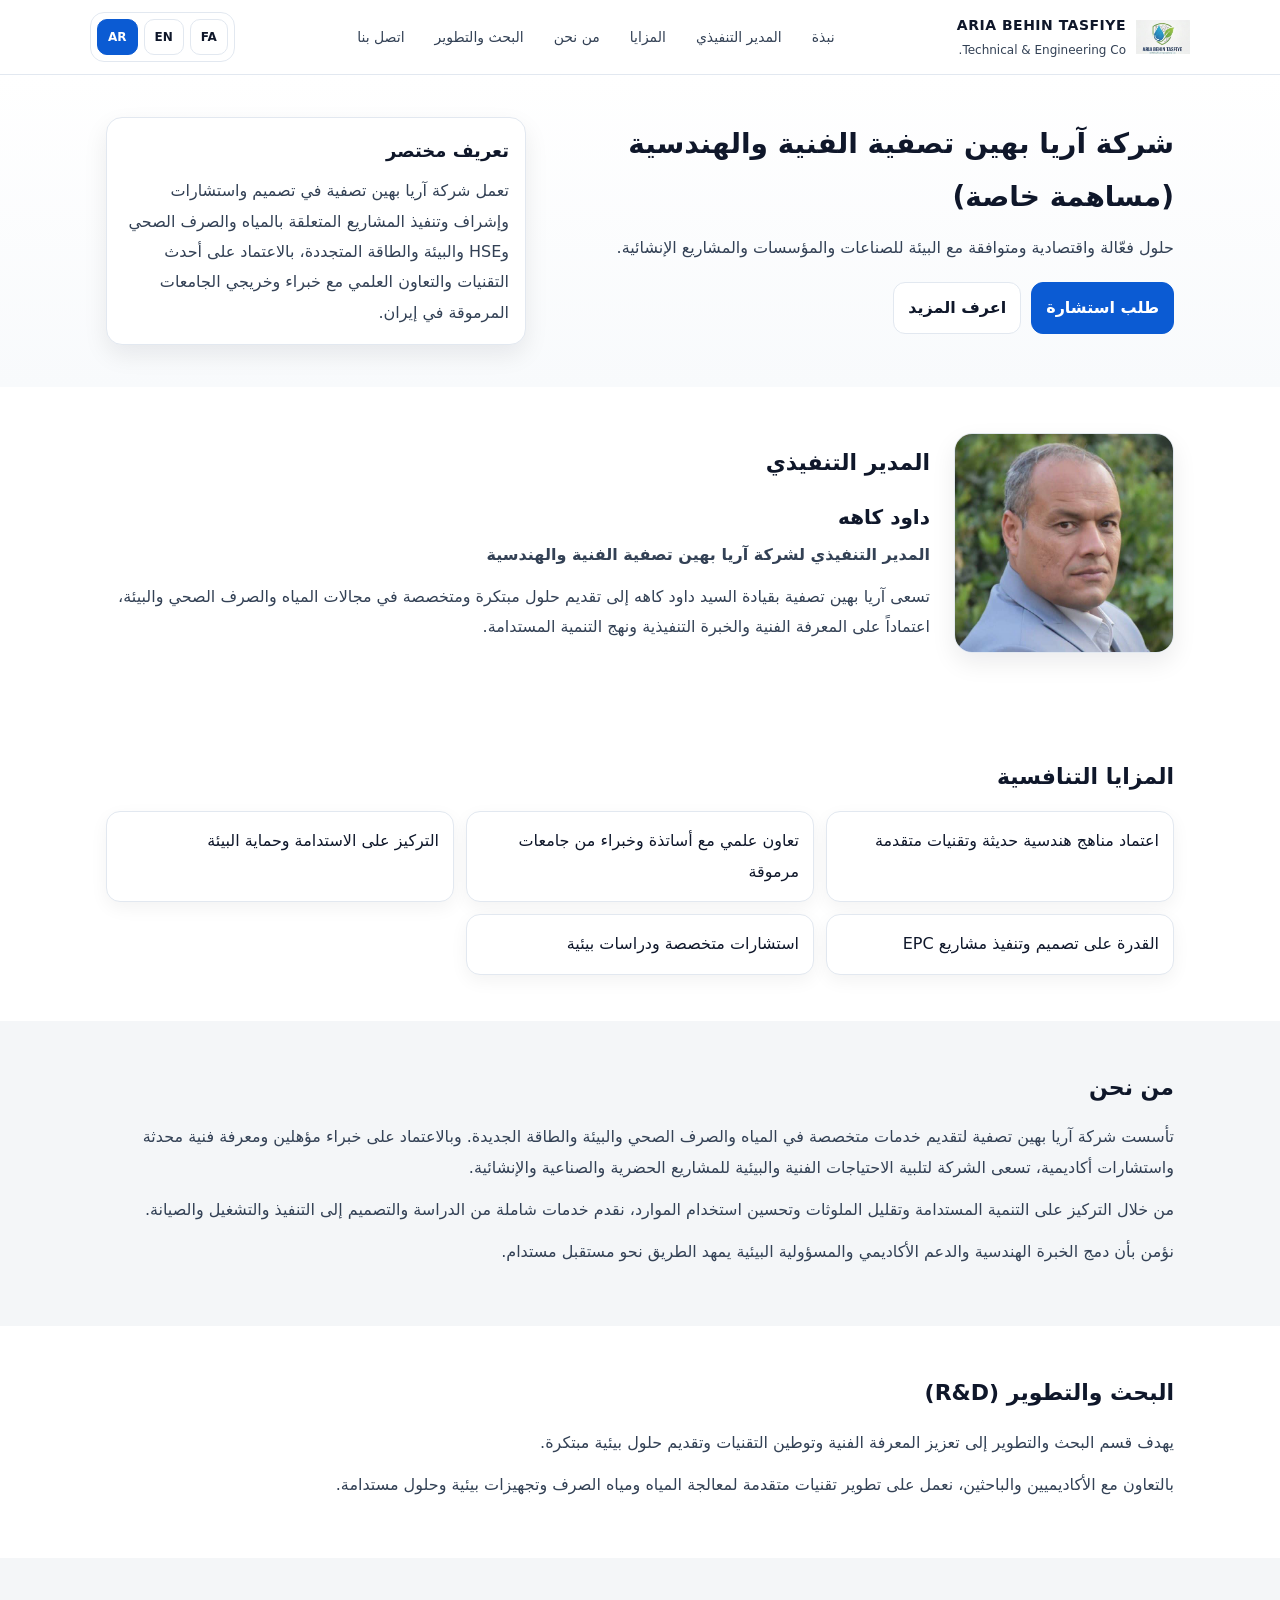
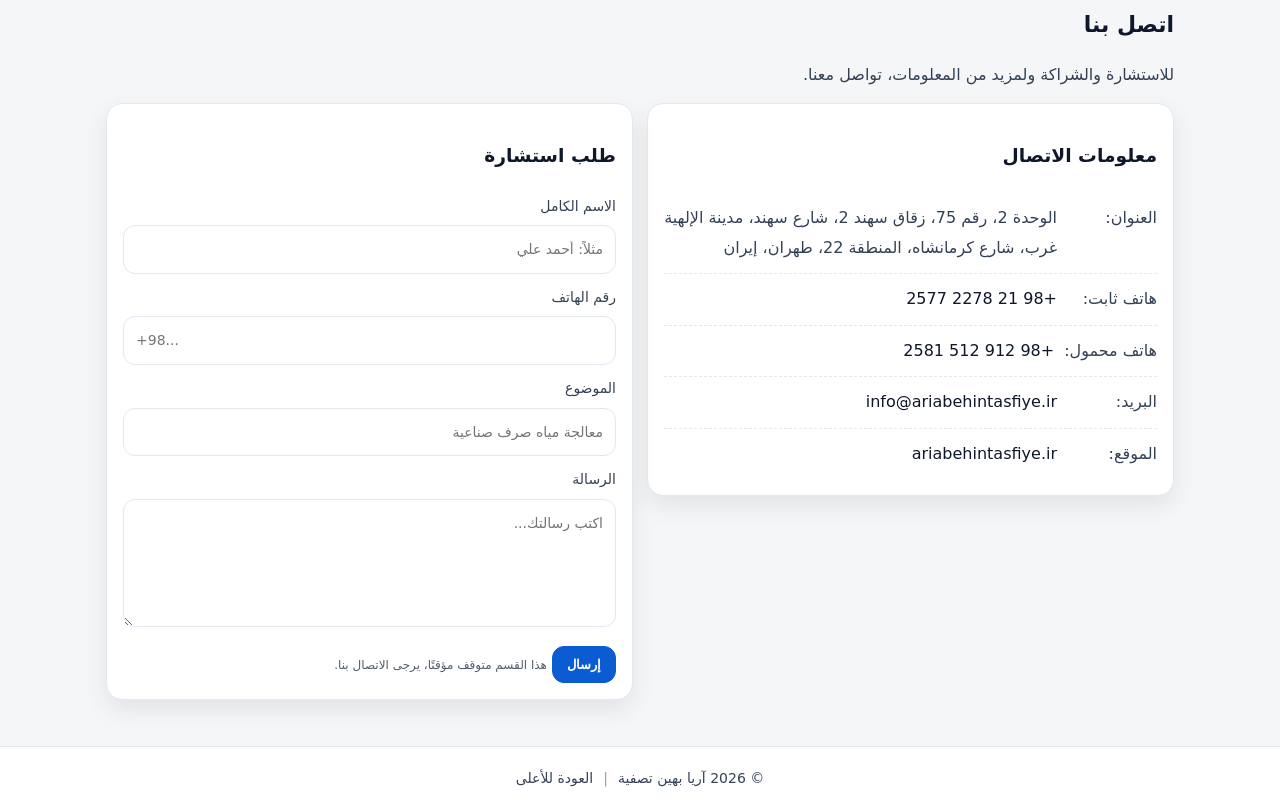
==== ar/index.html @ f5057a3d "Add files via upload" ====
<!doctype html>
<html lang="ar" dir="rtl">
<head>
  <meta charset="utf-8" />
  <meta name="viewport" content="width=device-width,initial-scale=1" />
  <title>آريا بهين تصفية | شركة فنية وهندسية</title>
  <meta name="description" content="تصميم واستشارات وإشراف وتنفيذ مشاريع المياه والصرف الصحي وHSE والبيئة والطاقة المتجددة." />

  <link rel="alternate" hreflang="fa" href="https://ariabehintasfiye.ir/" />
  <link rel="alternate" hreflang="en" href="https://ariabehintasfiye.ir/en/" />
  <link rel="alternate" hreflang="ar" href="https://ariabehintasfiye.ir/ar/" />
  <link rel="alternate" hreflang="x-default" href="https://ariabehintasfiye.ir/" />

  <link rel="stylesheet" href="/assets/css/style.css" />
</head>

<body>
  <header class="header">
    <div class="container header__inner">
      <a class="brand" href="#top" aria-label="آريا بهين تصفية">
        <img src="/assets/img/logo.jpg" alt="Aria Behin Tasfiye Logo" class="brand__logo" />
        <div class="brand__text">
          <strong>ARIA BEHIN TASFIYE</strong>
          <span>Technical & Engineering Co.</span>
        </div>
      </a>

      <nav class="nav" aria-label="التنقل">
        <a href="#intro">نبذة</a>
        <a href="#ceo">المدير التنفيذي</a>
        <a href="#advantages">المزايا</a>
        <a href="#about">من نحن</a>
        <a href="#rnd">البحث والتطوير</a>
        <a href="#contact">اتصل بنا</a>
      </nav>

      <div class="lang-links" aria-label="اللغة">
        <a class="lang-link" href="/">FA</a>
        <a class="lang-link" href="/en/">EN</a>
        <a class="lang-link is-active" href="/ar/">AR</a>
      </div>
    </div>
  </header>

  <main id="top">
    <section class="hero">
      <div class="container hero__inner">
        <div class="hero__content">
          <h1>شركة آريا بهين تصفية الفنية والهندسية (مساهمة خاصة)</h1>
          <p>حلول فعّالة واقتصادية ومتوافقة مع البيئة للصناعات والمؤسسات والمشاريع الإنشائية.</p>
          <div class="hero__cta">
            <a class="btn btn--primary" href="#contact">طلب استشارة</a>
            <a class="btn btn--ghost" href="#about">اعرف المزيد</a>
          </div>
        </div>

        <div class="hero__card">
          <h2 id="intro">تعريف مختصر</h2>
          <p>
            تعمل شركة آريا بهين تصفية في تصميم واستشارات وإشراف وتنفيذ المشاريع المتعلقة بالمياه والصرف الصحي وHSE والبيئة والطاقة المتجددة،
            بالاعتماد على أحدث التقنيات والتعاون العلمي مع خبراء وخريجي الجامعات المرموقة في إيران.
          </p>
        </div>
      </div>
    </section>

    <section class="section" id="ceo">
      <div class="container ceo">
        <div class="ceo__image">
          <img src="/assets/img/ceo-davood-kaheh.jpg" alt="داود كاهه - المدير التنفيذي">
        </div>

        <div class="ceo__content">
          <h2>المدير التنفيذي</h2>
          <h3>داود كاهه</h3>
          <p class="ceo__title">المدير التنفيذي لشركة آريا بهين تصفية الفنية والهندسية</p>
          <p>
            تسعى آريا بهين تصفية بقيادة السيد داود كاهه إلى تقديم حلول مبتكرة ومتخصصة في مجالات المياه والصرف الصحي والبيئة،
            اعتماداً على المعرفة الفنية والخبرة التنفيذية ونهج التنمية المستدامة.
          </p>
        </div>
      </div>
    </section>

    <section class="section" id="advantages">
      <div class="container">
        <h2>المزايا التنافسية</h2>
        <div class="grid">
          <div class="tile">اعتماد مناهج هندسية حديثة وتقنيات متقدمة</div>
          <div class="tile">تعاون علمي مع أساتذة وخبراء من جامعات مرموقة</div>
          <div class="tile">التركيز على الاستدامة وحماية البيئة</div>
          <div class="tile">القدرة على تصميم وتنفيذ مشاريع EPC</div>
          <div class="tile">استشارات متخصصة ودراسات بيئية</div>
        </div>
      </div>
    </section>

    <section class="section section--muted" id="about">
      <div class="container">
        <h2>من نحن</h2>
        <p>
          تأسست شركة آريا بهين تصفية لتقديم خدمات متخصصة في المياه والصرف الصحي والبيئة والطاقة الجديدة. وبالاعتماد على خبراء مؤهلين ومعرفة فنية محدثة واستشارات أكاديمية،
          تسعى الشركة لتلبية الاحتياجات الفنية والبيئية للمشاريع الحضرية والصناعية والإنشائية.
        </p>
        <p>
          من خلال التركيز على التنمية المستدامة وتقليل الملوثات وتحسين استخدام الموارد، نقدم خدمات شاملة من الدراسة والتصميم إلى التنفيذ والتشغيل والصيانة.
        </p>
        <p>
          نؤمن بأن دمج الخبرة الهندسية والدعم الأكاديمي والمسؤولية البيئية يمهد الطريق نحو مستقبل مستدام.
        </p>
      </div>
    </section>

    <section class="section" id="rnd">
      <div class="container">
        <h2>البحث والتطوير (R&amp;D)</h2>
        <p>يهدف قسم البحث والتطوير إلى تعزيز المعرفة الفنية وتوطين التقنيات وتقديم حلول بيئية مبتكرة.</p>
        <p>بالتعاون مع الأكاديميين والباحثين، نعمل على تطوير تقنيات متقدمة لمعالجة المياه ومياه الصرف وتجهيزات بيئية وحلول مستدامة.</p>
      </div>
    </section>

    <section class="section section--muted" id="contact">
      <div class="container">
        <h2>اتصل بنا</h2>
        <p>للاستشارة والشراكة ولمزيد من المعلومات، تواصل معنا.</p>

        <div class="contact">
          <div class="contact__box">
            <h3>معلومات الاتصال</h3>
            <ul class="contact__list">
              <li><span>العنوان:</span><em>الوحدة 2، رقم 75، زقاق سهند 2، شارع سهند، مدينة الإلهية غرب، شارع كرمانشاه، المنطقة 22، طهران، إيران</em></li>
              <li><span>هاتف ثابت:</span><a href="tel:+982122782577">+98 21 2278 2577</a></li>
              <li><span>هاتف محمول:</span><a href="tel:+989125122581">+98 912 512 2581</a></li>
              <li><span>البريد:</span><a href="mailto:info@ariabehintasfiye.ir">info@ariabehintasfiye.ir</a></li>
              <li><span>الموقع:</span><a href="https://ariabehintasfiye.ir">ariabehintasfiye.ir</a></li>
            </ul>
          </div>

          <form class="contact__box" onsubmit="return false;">
            <h3>طلب استشارة</h3>
            <label>الاسم الكامل <input type="text" placeholder="مثلاً: أحمد علي" disabled></label>
            <label>رقم الهاتف <input type="tel" placeholder="+98..." disabled></label>
            <label>الموضوع <input type="text" placeholder="معالجة مياه صرف صناعية" disabled></label>
            <label>الرسالة <textarea rows="4" placeholder="اكتب رسالتك..." disabled></textarea></label>
            <button class="btn btn--primary" type="button" onclick="alert('هذا القسم متوقف مؤقتًا، يرجى الاتصال بنا.')">إرسال</button>
            <small class="hint">هذا القسم متوقف مؤقتًا، يرجى الاتصال بنا.</small>
          </form>
        </div>
      </div>
    </section>
  </main>

  <footer class="footer">
    <div class="container footer__inner">
      <span>© <span id="y"></span> آريا بهين تصفية</span>
      <span class="footer__sep">|</span>
      <a href="#top">العودة للأعلى</a>
    </div>
  </footer>

  <script src="/assets/js/main.js"></script>
</body>
</html>
---- assets/css/style.css ----
:root{
  --bg:#ffffff;
  --muted:#f4f6f8;
  --text:#0f172a;
  --sub:#334155;
  --brand:#0b5bd3;
  --border:#e2e8f0;
  --shadow: 0 10px 25px rgba(2,6,23,.08);
}

*{box-sizing:border-box}
html,body{margin:0;padding:0}
body{
  font-family: system-ui, -apple-system, "Segoe UI", Tahoma, Arial, sans-serif;
  background:var(--bg);
  color:var(--text);
  line-height:1.9;
}

a{color:inherit;text-decoration:none}
.container{max-width:1100px;margin:0 auto;padding:0 16px}

.header{
  position:sticky;top:0;z-index:10;
  background:rgba(255,255,255,.9);
  backdrop-filter: blur(8px);
  border-bottom:1px solid var(--border);
}
.header__inner{
  display:flex;
  align-items:center;
  justify-content:space-between;
  gap:14px;
  padding:10px 0;
}

.brand{display:flex;align-items:center;gap:10px;min-width:230px}
.brand__logo{width:54px;height:54px;object-fit:contain}
.brand__text strong{display:block;font-size:14px;letter-spacing:.5px}
.brand__text span{display:block;font-size:12px;color:var(--sub)}

.nav{display:flex;flex-wrap:wrap;gap:10px}
.nav a{font-size:14px;color:var(--sub);padding:6px 10px;border-radius:10px}
.nav a:hover{background:var(--muted);color:var(--text)}

.lang-links{
  display:flex;
  gap:6px;
  align-items:center;
  padding:6px;
  border:1px solid var(--border);
  border-radius:14px;
  background:#fff;
}
.lang-link{
  border:1px solid var(--border);
  background:#fff;
  border-radius:10px;
  padding:6px 10px;
  font-weight:800;
  cursor:pointer;
  font-size:12px;
}
.lang-link:hover{background:var(--muted)}
.lang-link.is-active{
  background:var(--brand);
  color:#fff;
  border-color:var(--brand);
}

.hero{padding:42px 0;background:linear-gradient(180deg,#ffffff 0%, #f8fafc 100%)}
.hero__inner{display:grid;grid-template-columns:1.2fr .8fr;gap:18px;align-items:start}
.hero__content h1{margin:0 0 10px;font-size:28px}
.hero__content p{margin:0 0 18px;color:var(--sub)}
.hero__cta{display:flex;gap:10px;flex-wrap:wrap}

.hero__card{
  background:#fff;border:1px solid var(--border);border-radius:16px;
  padding:16px;box-shadow:var(--shadow)
}
.hero__card h2{margin:0 0 8px;font-size:18px}
.hero__card p{margin:0;color:var(--sub)}

.section{padding:46px 0}
.section--muted{background:var(--muted)}
.section h2{margin:0 0 14px;font-size:22px}
.section p{margin:0 0 12px;color:var(--sub)}

.grid{
  display:grid;
  grid-template-columns:repeat(3,1fr);
  gap:12px;
}
.tile{
  background:#fff;border:1px solid var(--border);border-radius:14px;
  padding:14px;box-shadow: 0 6px 18px rgba(2,6,23,.05);
  color:var(--text);
}

/* CEO */
.ceo{
  display:grid;
  grid-template-columns: 220px 1fr;
  gap:24px;
  align-items:center;
}
.ceo__image img{
  width:100%;
  border-radius:18px;
  border:1px solid var(--border);
  box-shadow: var(--shadow);
}
.ceo__content h3{
  margin:8px 0 4px;
  font-size:20px;
}
.ceo__title{
  color:var(--sub);
  font-weight:800;
  margin-bottom:12px;
}

/* Contact */
.contact{display:grid;grid-template-columns:1fr 1fr;gap:14px;align-items:start}
.contact__box{
  background:#fff;border:1px solid var(--border);border-radius:16px;padding:16px;
  box-shadow:var(--shadow);
}
.contact__list{list-style:none;padding:0;margin:0}
.contact__list li{display:flex;gap:10px;align-items:baseline;border-bottom:1px dashed var(--border);padding:10px 0}
.contact__list li:last-child{border-bottom:none}
.contact__list span{min-width:90px;color:var(--sub)}
.contact__list em{color:var(--sub);font-style:normal}

label{display:block;margin:10px 0;color:var(--sub);font-size:14px}
input,textarea{
  width:100%;margin-top:6px;padding:10px 12px;border-radius:12px;border:1px solid var(--border);
  font:inherit;outline:none;background:#fff
}
input:focus,textarea:focus{border-color:#93c5fd;box-shadow:0 0 0 4px rgba(59,130,246,.12)}

.btn{
  display:inline-flex;align-items:center;justify-content:center;
  padding:10px 14px;border-radius:12px;border:1px solid var(--border);
  font-weight:800;cursor:pointer
}
.btn--primary{background:var(--brand);border-color:var(--brand);color:#fff}
.btn--primary:hover{filter:brightness(.95)}
.btn--ghost{background:#fff}
.btn--ghost:hover{background:var(--muted)}

.footer{border-top:1px solid var(--border);padding:18px 0}
.footer__inner{display:flex;gap:10px;align-items:center;justify-content:center;color:var(--sub);font-size:14px}
.footer__sep{opacity:.5}

.hint{color:var(--sub);opacity:.85;margin-top:10px;font-size:12px}

@media (max-width: 900px){
  .header__inner{flex-wrap:wrap}
  .brand{min-width:unset}
  .hero__inner{grid-template-columns:1fr}
  .grid{grid-template-columns:1fr}
  .contact{grid-template-columns:1fr}
  .nav{justify-content:flex-start}
  .ceo{grid-template-columns:1fr;text-align:center}
  .ceo__image{max-width:240px;margin:0 auto}
}
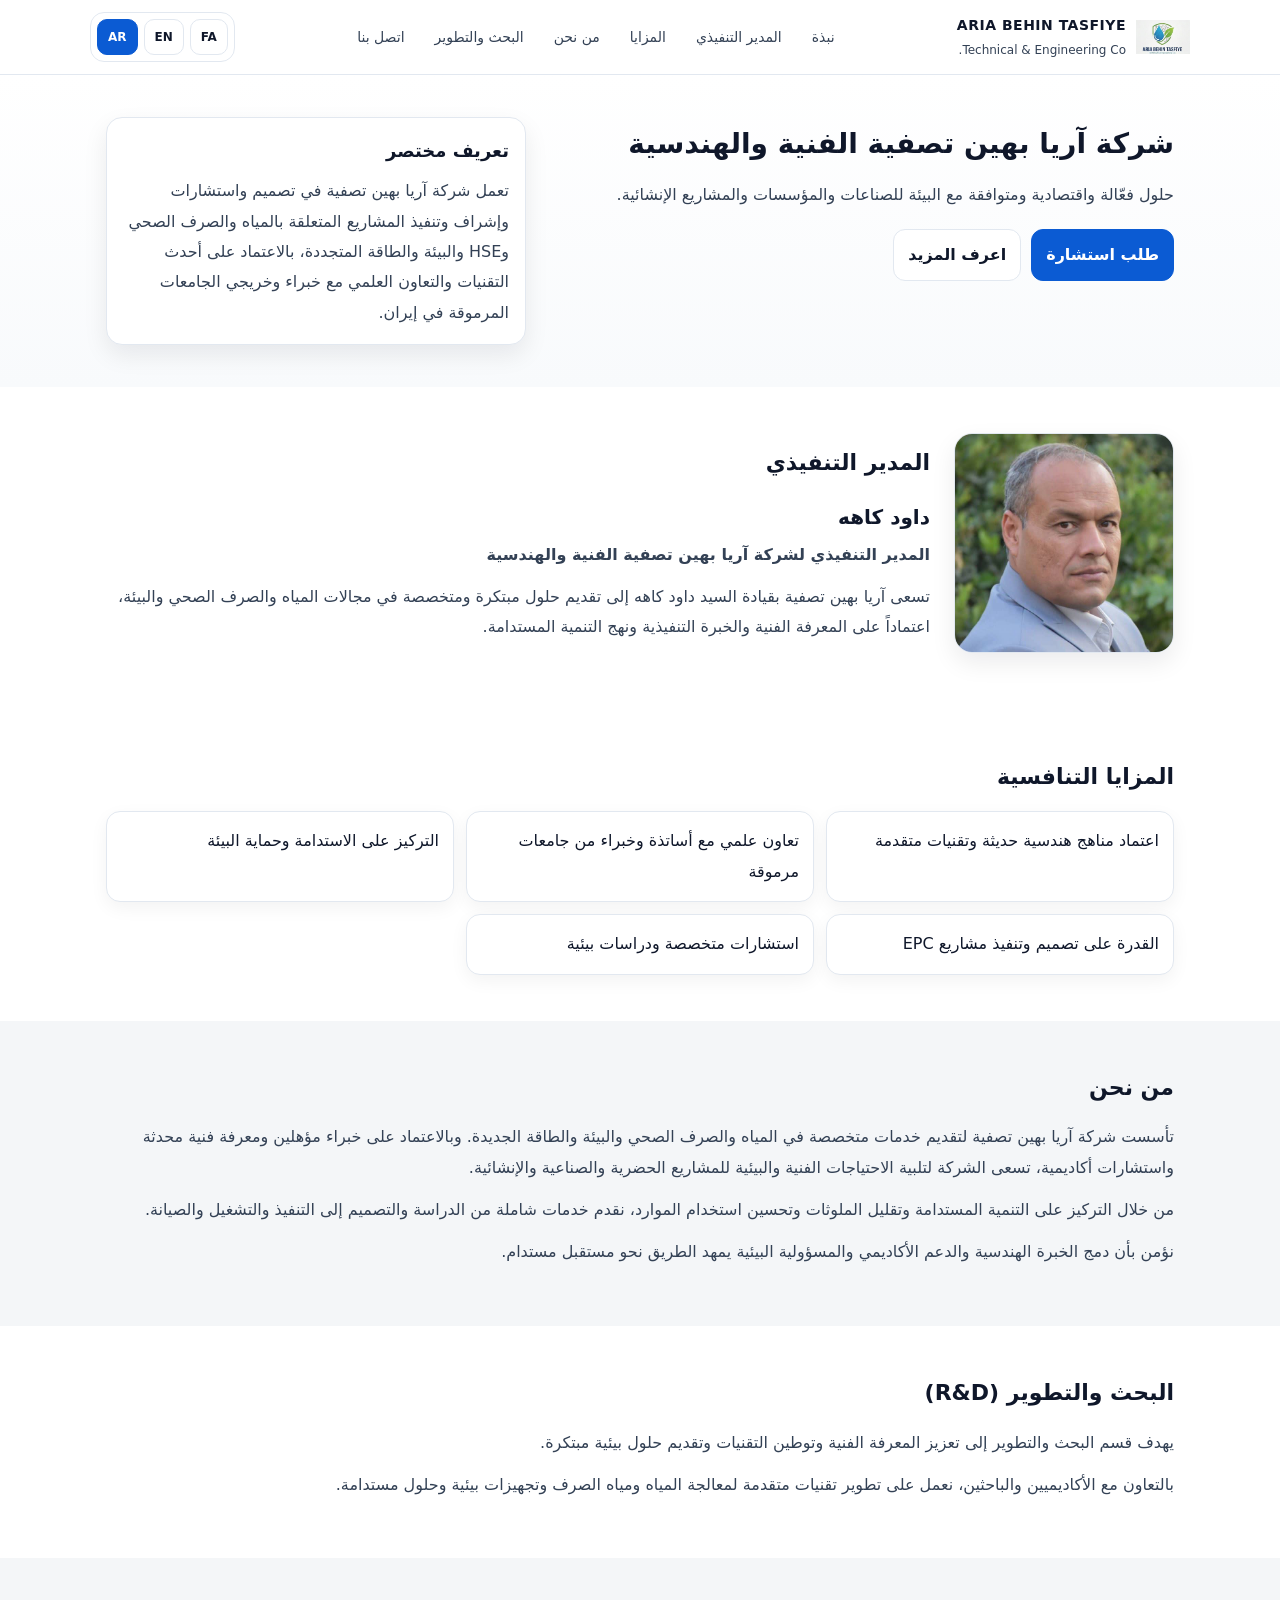
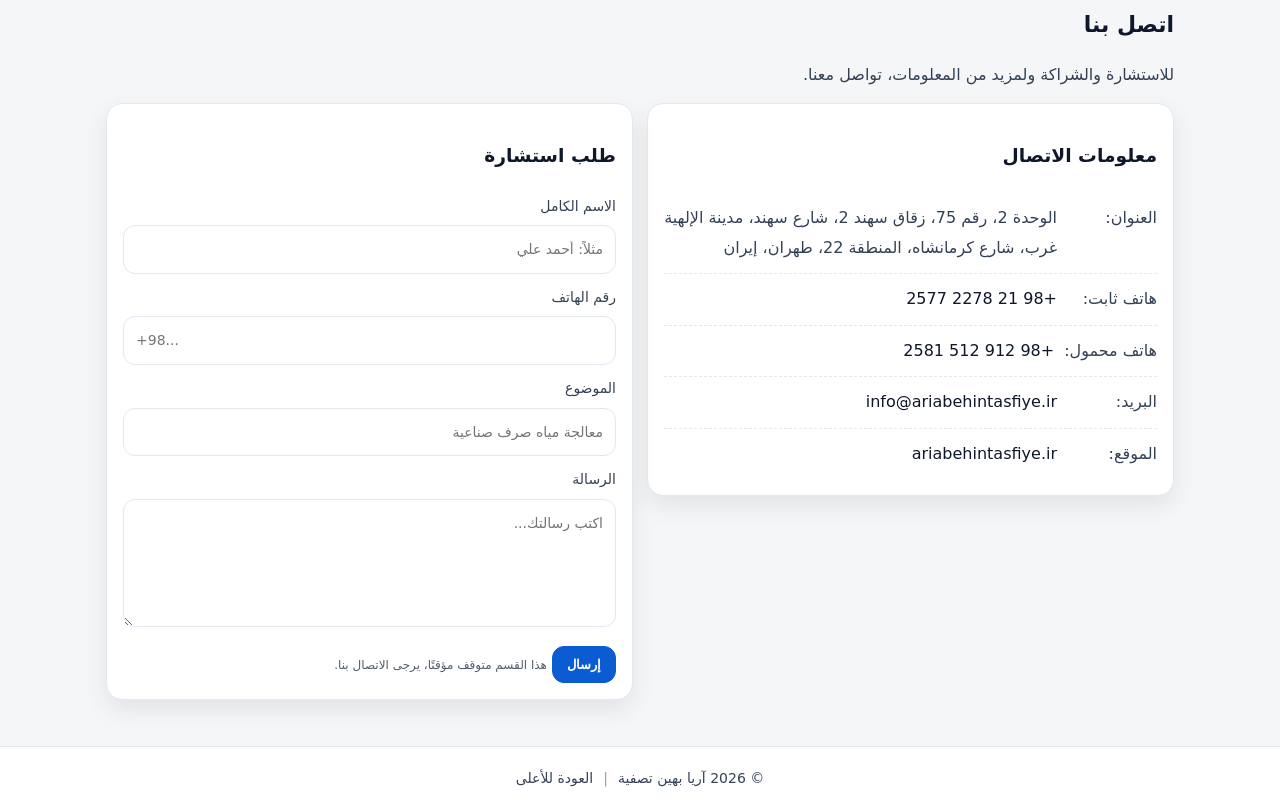
==== commit efb15628: "Update company name in the hero section" ====
--- a/ar/index.html
+++ b/ar/index.html
@@ -46,7 +46,7 @@
     <section class="hero">
       <div class="container hero__inner">
         <div class="hero__content">
-          <h1>شركة آريا بهين تصفية الفنية والهندسية (مساهمة خاصة)</h1>
+          <h1>شركة آريا بهين تصفية الفنية والهندسية </h1>
           <p>حلول فعّالة واقتصادية ومتوافقة مع البيئة للصناعات والمؤسسات والمشاريع الإنشائية.</p>
           <div class="hero__cta">
             <a class="btn btn--primary" href="#contact">طلب استشارة</a>
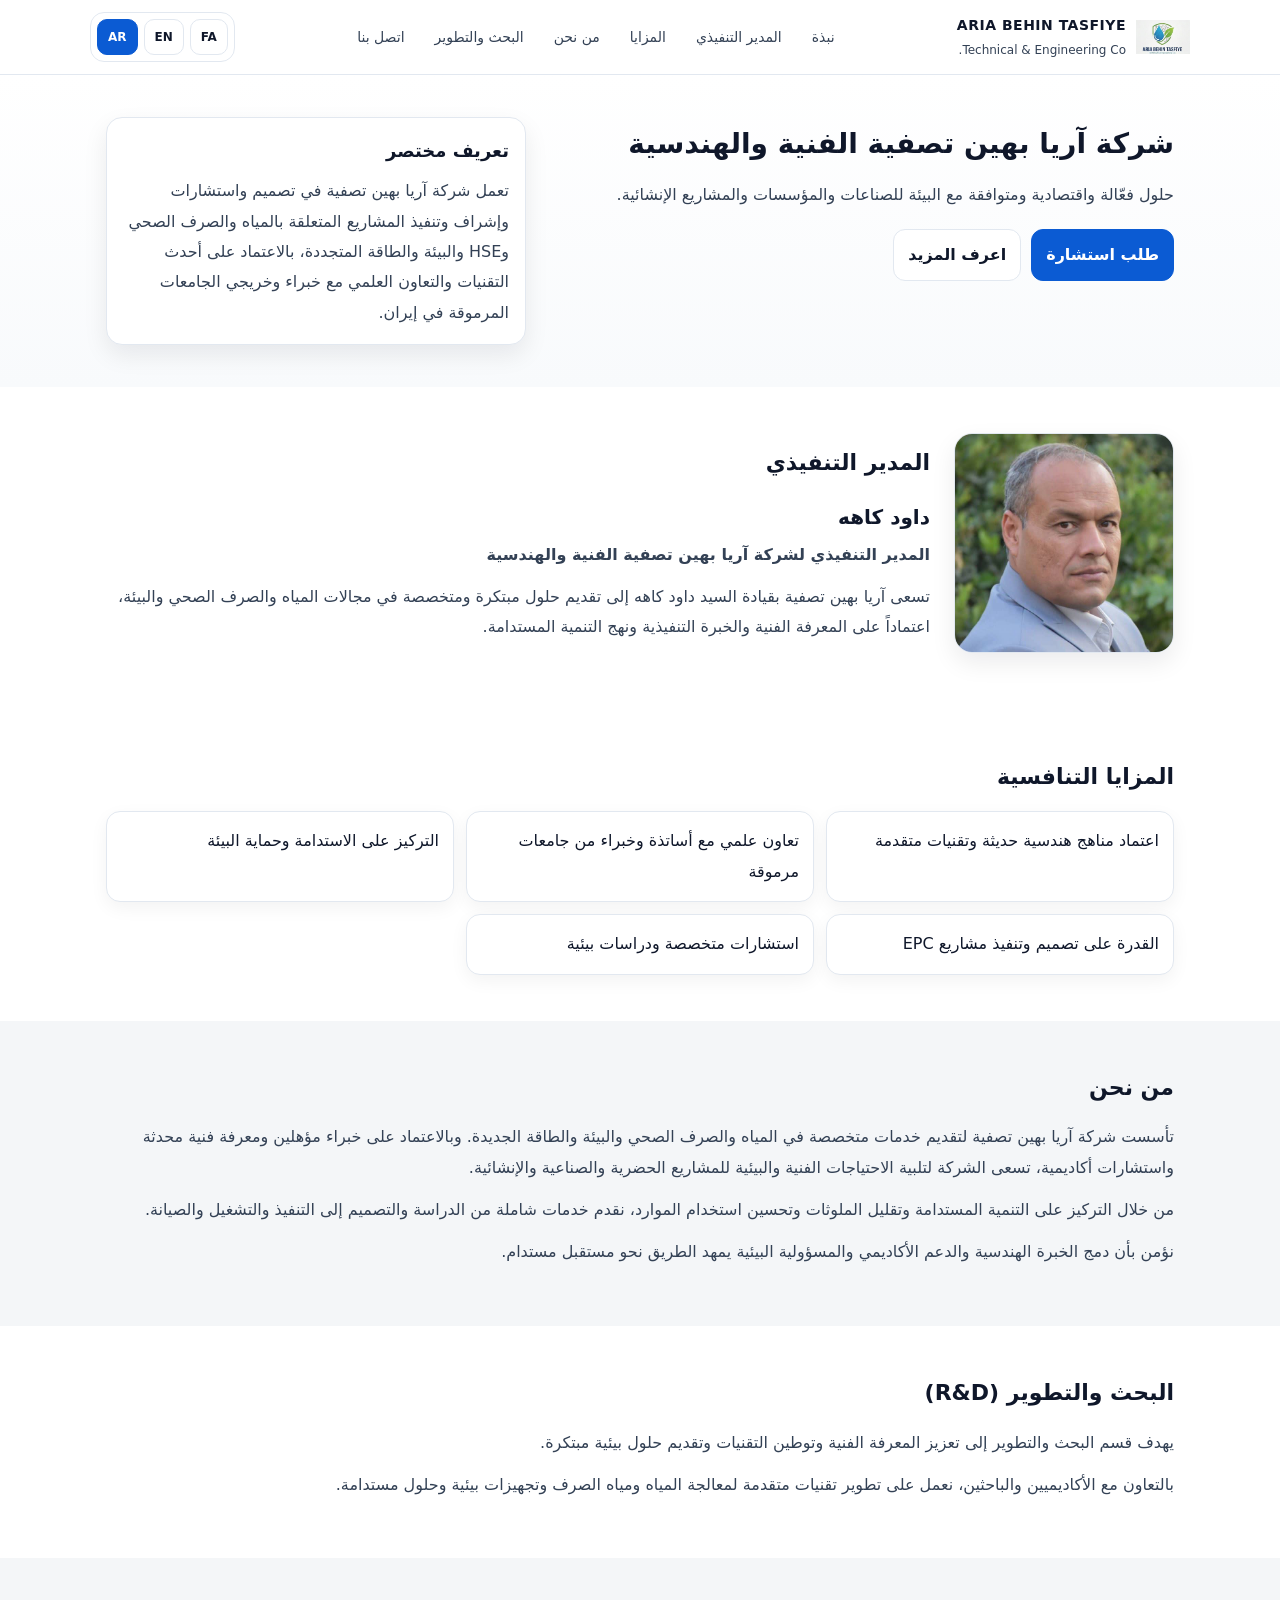
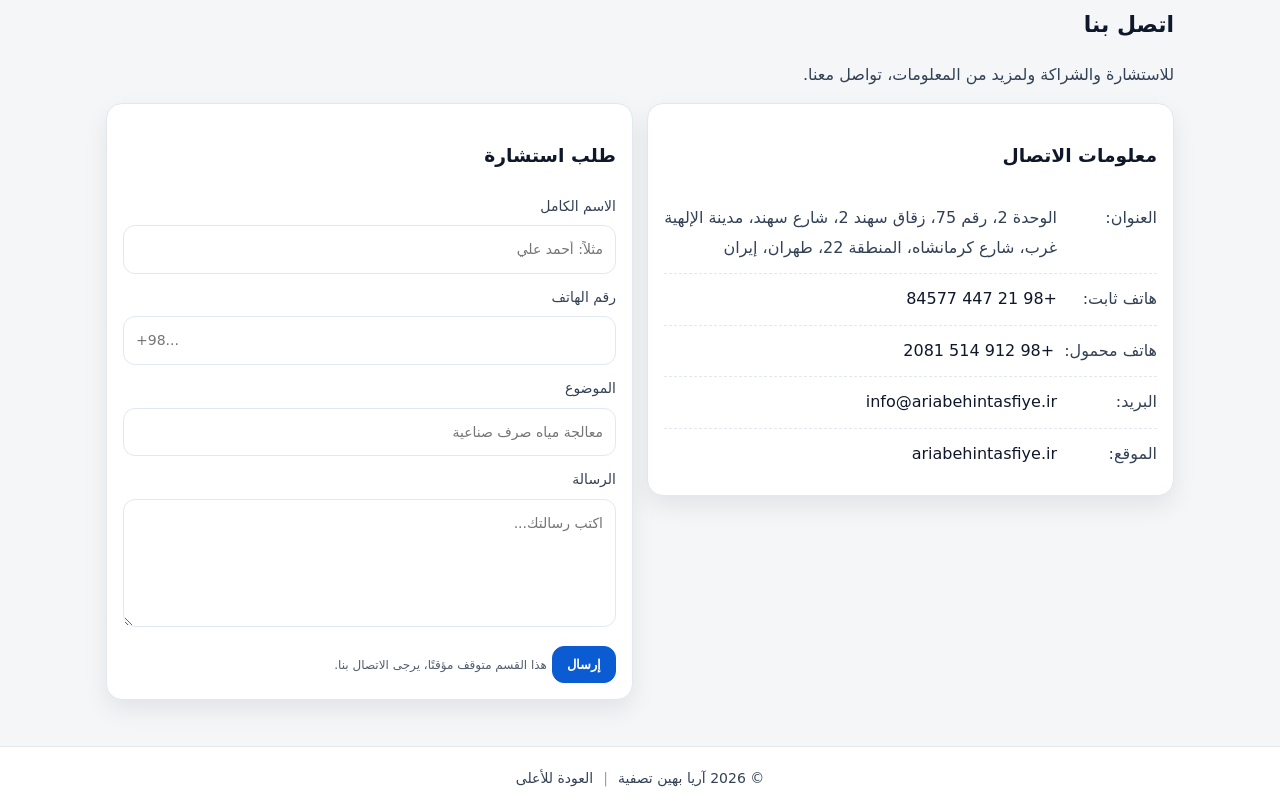
==== commit af0444a1: "Update index.html" ====
--- a/ar/index.html
+++ b/ar/index.html
@@ -129,8 +129,8 @@
             <h3>معلومات الاتصال</h3>
             <ul class="contact__list">
               <li><span>العنوان:</span><em>الوحدة 2، رقم 75، زقاق سهند 2، شارع سهند، مدينة الإلهية غرب، شارع كرمانشاه، المنطقة 22، طهران، إيران</em></li>
-              <li><span>هاتف ثابت:</span><a href="tel:+982122782577">+98 21 2278 2577</a></li>
-              <li><span>هاتف محمول:</span><a href="tel:+989125122581">+98 912 512 2581</a></li>
+              <li><span>هاتف ثابت:</span><a href="tel:+982144784577">+98 21 447 84577</a></li>
+              <li><span>هاتف محمول:</span><a href="tel:+989125142081">+98 912 514 2081</a></li>
               <li><span>البريد:</span><a href="mailto:info@ariabehintasfiye.ir">info@ariabehintasfiye.ir</a></li>
               <li><span>الموقع:</span><a href="https://ariabehintasfiye.ir">ariabehintasfiye.ir</a></li>
             </ul>
